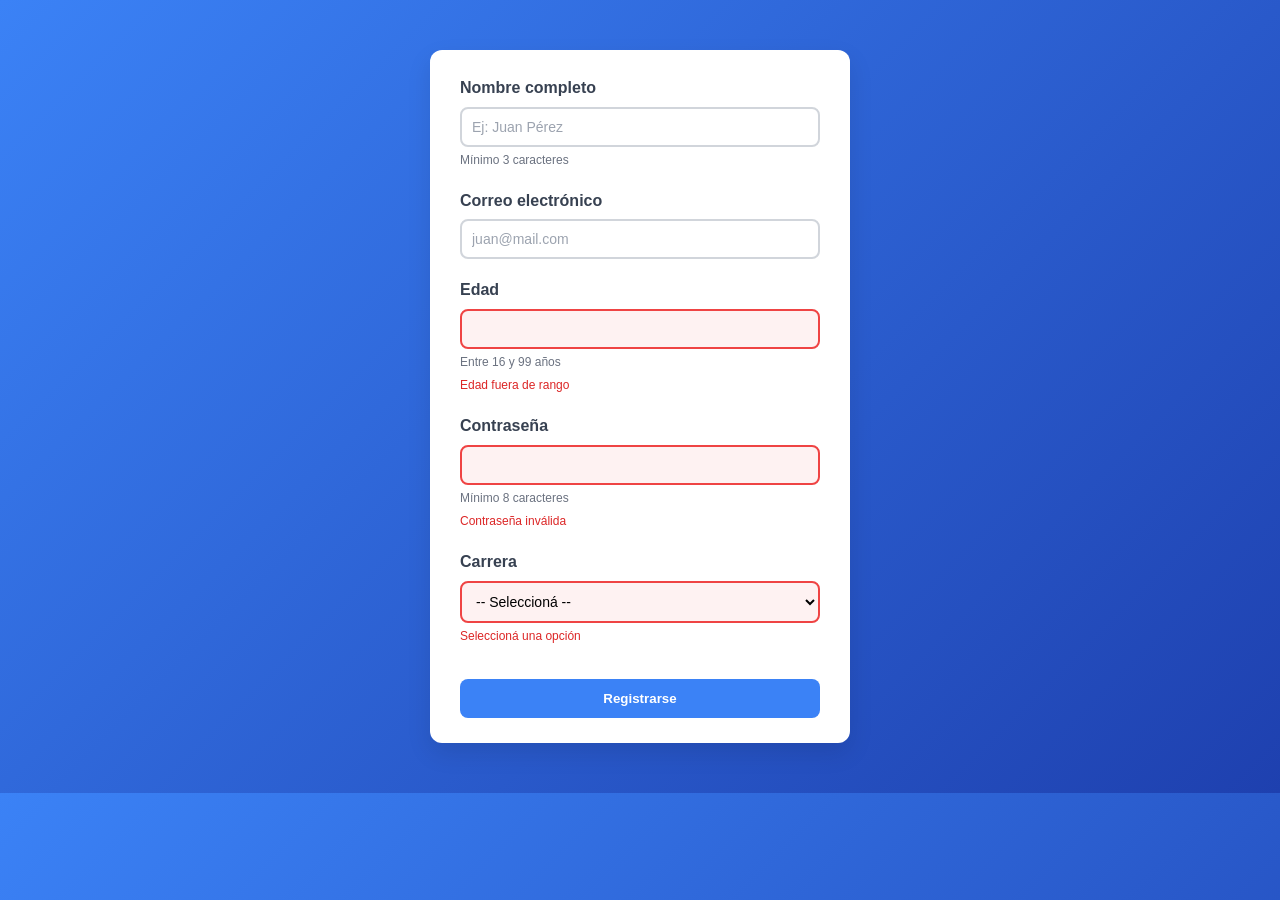
==== contact.html @ aa965ca5 "Agrego estructura del formulario" ====
<!DOCTYPE html>
<html lang="es">
<head>
    <meta charset="UTF-8">
    <title>Contacto</title>
    <link rel="stylesheet" href="style.css">
</head>
<body>

    <form action="/registro" method="POST" novalidate>

  <div class="campo">
    <label for="nombre">Nombre completo</label>
    <input 
      type="text" 
      id="nombre" 
      name="nombre"
      placeholder="Ej: Juan Pérez" 
      required 
      minlength="3"
      aria-describedby="error-nombre ayuda-nombre">
    
    <small id="ayuda-nombre" class="ayuda">
      Mínimo 3 caracteres
    </small>
    <small id="error-nombre" class="error">
      Nombre inválido
    </small>
  </div>

  <div class="campo">
    <label for="email">Correo electrónico</label>
    <input 
      type="email" 
      id="email" 
      name="email"
      placeholder="juan@mail.com" 
      required
      aria-describedby="error-email">
    
    <small id="error-email" class="error">
      Ingresá un email válido
    </small>
  </div>

  <div class="campo">
    <label for="edad">Edad</label>
    <input 
      type="number" 
      id="edad" 
      name="edad"
      min="16" 
      max="99" 
      required
      aria-describedby="error-edad ayuda-edad">
    
    <small id="ayuda-edad" class="ayuda">
      Entre 16 y 99 años
    </small>
    <small id="error-edad" class="error">
      Edad fuera de rango
    </small>
  </div>

  <div class="campo">
    <label for="pass">Contraseña</label>
    <input 
      type="password" 
      id="pass" 
      name="password"
      minlength="8" 
      required
      aria-describedby="error-pass ayuda-pass">
    
    <small id="ayuda-pass" class="ayuda">
      Mínimo 8 caracteres
    </small>
    <small id="error-pass" class="error">
      Contraseña inválida
    </small>
  </div>

  <div class="campo">
    <label for="carrera">Carrera</label>
    <select 
      id="carrera" 
      name="carrera" 
      required
      aria-describedby="error-carrera">
      
      <option value="">-- Seleccioná --</option>
      <option value="sistemas">Análisis de Sistemas</option>
      <option value="redes">Redes</option>
    </select>

    <small id="error-carrera" class="error">
      Seleccioná una opción
    </small>
  </div>

  <button type="submit">Registrarse</button>

  <p class="exito" id="mensaje-exito" aria-live="polite">
    Registro enviado 
  </p>

</form>
---- style.css ----
/* ===== RESET BASICO ===== */
* {
margin: 0; /* Elimina margenes por defecto */
padding: 0; /* Elimina relleno por defecto */
box-sizing: border-box; /* Los bordes se incluyen en el ancho */
}
/* ===== TIPOGRAFIA BASE ===== */
body {
    font-family: 'Segoe UI', Arial, sans-serif;
    font-size: 16px; /* Tamanio base */
    line-height: 1.6; /* Espacio entre lineas */
    color: #333333; /* Gris oscuro para el texto */
    background-color: #f5f5f5; /* Fondo gris claro */
    }
/* ===== HEADER ===== */
header {
    background-color: #0e417c; /* Azul primario */
    color: white;
    text-align: center;
    padding: 2rem; /* Espacio interno */
    }
/* ===== NAV ===== */
nav {
    background-color: #0f2d5a; /* Azul oscuro */
    padding: 1rem;
    text-align: center;
    
    }
    nav a {
        color: white;
        margin: 0 1rem; /* Espacio entre enlaces */
        text-decoration: none;
        }
/* ===== FOOTER ===== */
footer {
    background-color: #522929;
    color: white;
    text-align: center;
    }
/* ===== MAIN ===== */
section {
    background-color: white;
    border-radius: 8px; /* Esquinas redondeadas */
    padding: 2rem;
    margin-bottom: 2rem;
    box-shadow: 0 2px 5px rgba(0,0,0,0.1); /* Sombra suave */
    }
ul, ol {
    padding-left: 2rem; /* Indentacion de la lista */
    margin-bottom: 1rem;
    }

* fondo general */
body {
  background: linear-gradient(135deg, #3B82F6, #06B6D4);
  font-family: Arial, sans-serif;
  margin: 0;
  padding: 0;
}

/* formulario */
form {
  max-width: 420px;
  margin: 50px auto;
  background: #FFFFFF;
  padding: 25px 30px;
  border-radius: 12px;
  box-shadow: 0 10px 25px rgba(0,0,0,0.1);
}

/* contenedor de campo */
.campo {
  margin-bottom: 18px;
}

/* labels */
label {
  display: block;
  margin-bottom: 6px;
  font-weight: 600;
  color: #374151;
}

/* inputs y select */
input, select {
  width: 100%;
  padding: 10px;
  border: 2px solid #D1D5DB;
  border-radius: 8px;
  font-size: 14px;
  transition: all 0.25s ease;
}

/* placeholder */
input::placeholder {
  color: #9CA3AF;
}

/* foco */
input:focus, select:focus {
  border-color: #3B82F6;
  box-shadow: 0 0 0 3px rgba(59,130,246,0.2);
  outline: none;
}

/* ✅ válido */
input:valid,
select:valid {
  border-color: #22C55E;
  background-color: #F0FDF4;
}

/* ❌ inválido SOLO si escribió */
input:not(:placeholder-shown):invalid,
select:invalid {
  border-color: #EF4444;
  background-color: #FEF2F2;
}

/* foco + válido */
input:focus:valid {
  border-color: #16A34A;
  box-shadow: 0 0 0 3px rgba(34,197,94,0.25);
}

/* foco + inválido */
input:focus:not(:placeholder-shown):invalid {
  border-color: #DC2626;
  box-shadow: 0 0 0 3px rgba(220,38,38,0.25);
}

/* textos de ayuda */
.ayuda {
  display: block;
  font-size: 12px;
  color: #6B7280;
  margin-top: 4px;
}

/* errores ocultos por defecto */
.error {
  display: none;
  font-size: 12px;
  color: #DC2626;
  margin-top: 4px;
}

/* mostrar error si es inválido */
input:not(:placeholder-shown):invalid ~ .error,
select:invalid ~ .error {
  display: block;
}

/* botón */
button {
  margin-top: 15px;
  width: 100%;
  padding: 12px;
  background: #3B82F6;
  color: white;
  font-weight: bold;
  border: none;
  border-radius: 8px;
  cursor: pointer;
  transition: 0.2s;
}

/* hover botón */
button:hover {
  background: #2563EB;
}

/* mensaje de éxito */
.exito {
  display: none;
  text-align: center;
  color: #16A34A;
  font-weight: bold;
  margin-top: 15px;
}

/* mostrar éxito si todo es válido (solo visual) */
form:valid .exito {
  display: block;
}

body {
  background: linear-gradient(135deg, #3B82F6, #1E40AF);
  font-family: Arial, sans-serif;
  margin: 0;
  padding: 0;
}
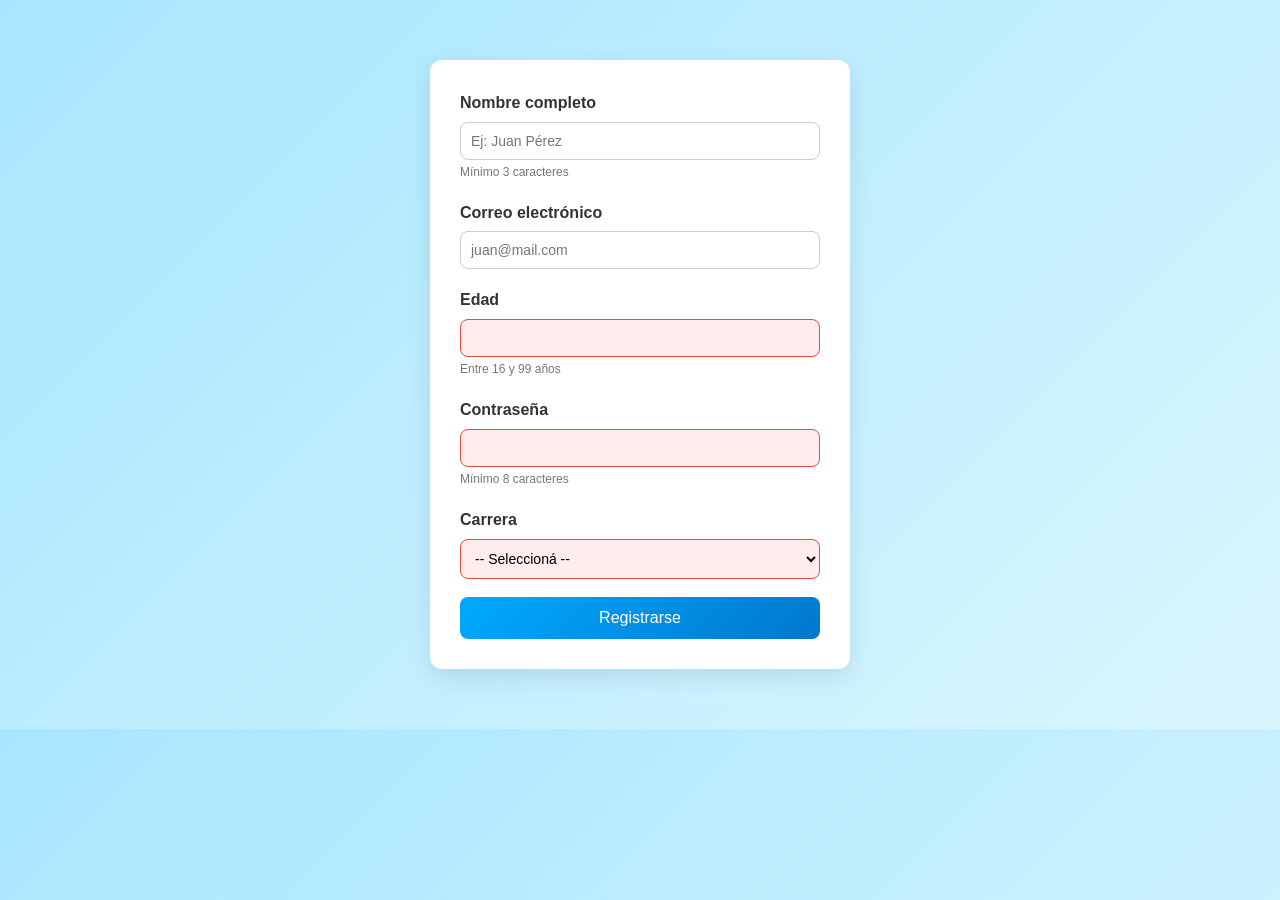
==== commit 2815ca1e: "Agrego actualizacion" ====
--- a/contact.html
+++ b/contact.html
@@ -1,4 +1,4 @@
-<!DOCTYPE html>
+ <!DOCTYPE html>
 <html lang="es">
 <head>
     <meta charset="UTF-8">
--- a/style.css
+++ b/style.css
@@ -50,143 +50,131 @@
     margin-bottom: 1rem;
     }
 
-* fondo general */
+/* Fondo celeste degradado */
 body {
-  background: linear-gradient(135deg, #3B82F6, #06B6D4);
   font-family: Arial, sans-serif;
+  background: linear-gradient(135deg, #a8e6ff, #d9f6ff);
   margin: 0;
   padding: 0;
 }
 
-/* formulario */
+/* Formulario centrado tipo card */
 form {
+  background: #ffffff;
   max-width: 420px;
-  margin: 50px auto;
-  background: #FFFFFF;
-  padding: 25px 30px;
+  margin: 60px auto;
+  padding: 30px;
   border-radius: 12px;
-  box-shadow: 0 10px 25px rgba(0,0,0,0.1);
+  box-shadow: 0 8px 25px rgba(0,0,0,0.1);
+  animation: aparecer 0.6s ease;
 }
 
-/* contenedor de campo */
+/* Animación entrada */
+@keyframes aparecer {
+  from {
+    opacity: 0;
+    transform: translateY(20px);
+  }
+  to {
+    opacity: 1;
+    transform: translateY(0);
+  }
+}
+
 .campo {
   margin-bottom: 18px;
+  display: flex;
+  flex-direction: column;
 }
 
-/* labels */
 label {
-  display: block;
   margin-bottom: 6px;
-  font-weight: 600;
-  color: #374151;
+  font-weight: bold;
+  color: #333;
 }
 
-/* inputs y select */
+/* Inputs */
 input, select {
-  width: 100%;
   padding: 10px;
-  border: 2px solid #D1D5DB;
   border-radius: 8px;
+  border: 1px solid #ccc;
+  transition: all 0.3s ease;
   font-size: 14px;
-  transition: all 0.25s ease;
 }
 
-/* placeholder */
-input::placeholder {
-  color: #9CA3AF;
-}
-
-/* foco */
+/* Focus */
 input:focus, select:focus {
-  border-color: #3B82F6;
-  box-shadow: 0 0 0 3px rgba(59,130,246,0.2);
+  border-color: #00aaff;
+  box-shadow: 0 0 6px rgba(0,170,255,0.4);
   outline: none;
 }
 
-/* ✅ válido */
-input:valid,
-select:valid {
-  border-color: #22C55E;
-  background-color: #F0FDF4;
+/* ❌ Inválido */
+input:invalid:focus,
+input:invalid:not(:placeholder-shown),
+select:invalid {
+  border-color: #e74c3c;
+  background-color: #ffecec;
 }
 
-/* ❌ inválido SOLO si escribió */
-input:not(:placeholder-shown):invalid,
-select:invalid {
-  border-color: #EF4444;
-  background-color: #FEF2F2;
+/* ✅ Válido */
+input:valid:not(:placeholder-shown),
+select:valid {
+  border-color: #2ecc71;
+  background-color: #eafff1;
 }
 
-/* foco + válido */
-input:focus:valid {
-  border-color: #16A34A;
-  box-shadow: 0 0 0 3px rgba(34,197,94,0.25);
+/* Textos ayuda */
+.ayuda {
+  font-size: 12px;
+  color: #777;
+  margin-top: 3px;
 }
 
-/* foco + inválido */
-input:focus:not(:placeholder-shown):invalid {
-  border-color: #DC2626;
-  box-shadow: 0 0 0 3px rgba(220,38,38,0.25);
+/* Error */
+.error {
+  font-size: 12px;
+  color: #e74c3c;
+  display: none;
+  margin-top: 3px;
 }
 
-/* textos de ayuda */
-.ayuda {
+/* Mostrar error suavemente */
+input:invalid:focus + .ayuda + .error,
+input:invalid:focus + .error,
+select:invalid:focus + .error {
   display: block;
-  font-size: 12px;
-  color: #6B7280;
-  margin-top: 4px;
+  animation: fadeIn 0.3s ease;
 }
 
-/* errores ocultos por defecto */
-.error {
-  display: none;
-  font-size: 12px;
-  color: #DC2626;
-  margin-top: 4px;
+@keyframes fadeIn {
+  from {opacity: 0;}
+  to {opacity: 1;}
 }
 
-/* mostrar error si es inválido */
-input:not(:placeholder-shown):invalid ~ .error,
-select:invalid ~ .error {
-  display: block;
+/* Botón */
+button {
+  width: 100%;
+  padding: 12px;
+  background: linear-gradient(135deg, #00aaff, #0077cc);
+  color: white;
+  border: none;
+  border-radius: 8px;
+  font-size: 16px;
+  cursor: pointer;
+  transition: all 0.3s ease;
 }
 
-/* botón */
-button {
-  margin-top: 15px;
-  width: 100%;
-  padding: 12px;
-  background: #3B82F6;
-  color: white;
-  font-weight: bold;
-  border: none;
-  border-radius: 8px;
-  cursor: pointer;
-  transition: 0.2s;
+button:hover {
+  transform: scale(1.03);
+  box-shadow: 0 5px 15px rgba(0,0,0,0.2);
 }
 
-/* hover botón */
-button:hover {
-  background: #2563EB;
-}
-
-/* mensaje de éxito */
+/* Mensaje éxito */
 .exito {
+  margin-top: 15px;
+  color: #2ecc71;
+  font-weight: bold;
+  text-align: center;
   display: none;
-  text-align: center;
-  color: #16A34A;
-  font-weight: bold;
-  margin-top: 15px;
-}
-
-/* mostrar éxito si todo es válido (solo visual) */
-form:valid .exito {
-  display: block;
-}
-
-body {
-  background: linear-gradient(135deg, #3B82F6, #1E40AF);
-  font-family: Arial, sans-serif;
-  margin: 0;
-  padding: 0;
 }
